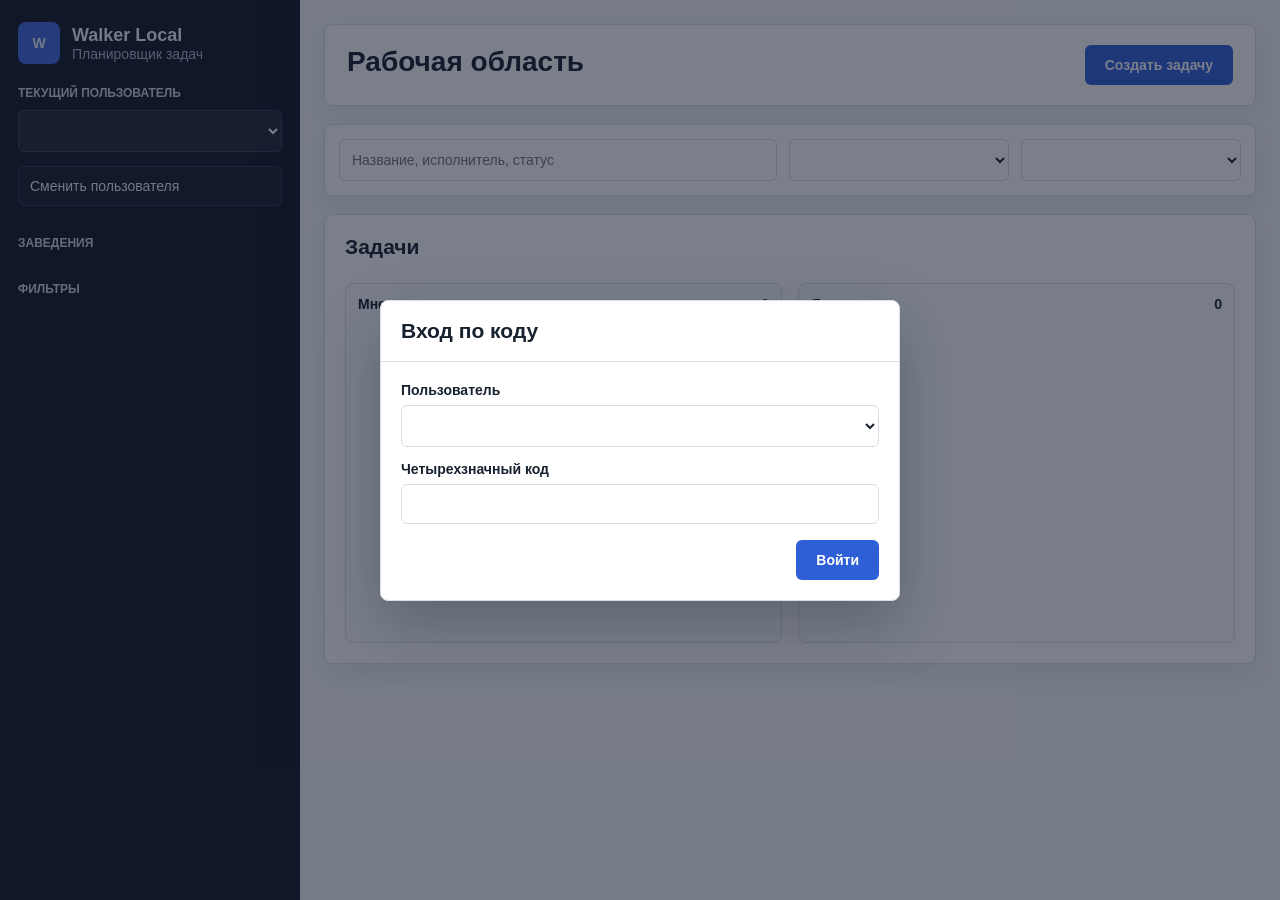
==== index.html @ cc46ab63 "Add root static demo page" ====
<!doctype html>
<html lang="ru">
<head>
  <meta charset="utf-8">
  <meta name="viewport" content="width=device-width, initial-scale=1">
  <title>Walker Local Demo</title>
  <style>
    :root {
      --bg: #f3f6f9;
      --panel: #ffffff;
      --line: #d8dee8;
      --text: #17212f;
      --muted: #687386;
      --nav: #111827;
      --accent: #2f5fd7;
      --danger: #c93535;
      --success: #18794e;
      --warning: #d97706;
    }

    * { box-sizing: border-box; }
    body {
      margin: 0;
      background: var(--bg);
      color: var(--text);
      font-family: Arial, Helvetica, sans-serif;
      font-size: 14px;
    }
    button, input, select, textarea { font: inherit; }
    button { cursor: pointer; }

    .app {
      display: grid;
      grid-template-columns: 300px minmax(760px, 1fr);
      min-height: 100vh;
    }
    .sidebar {
      background: var(--nav);
      color: #eef2f7;
      padding: 22px 18px;
      display: flex;
      flex-direction: column;
      gap: 22px;
    }
    .brand { display: flex; align-items: center; gap: 12px; }
    .mark {
      width: 42px; height: 42px; border-radius: 8px;
      display: grid; place-items: center;
      background: #4169e1; font-weight: 700;
    }
    .brand strong { display: block; font-size: 18px; }
    .brand span, .hint { color: #aeb8c8; }
    .section h2 {
      margin: 0 0 10px;
      color: #cbd5e1;
      font-size: 12px;
      text-transform: uppercase;
      letter-spacing: 0;
    }
    select, input, textarea {
      width: 100%;
      border: 1px solid var(--line);
      border-radius: 6px;
      background: #fff;
      color: var(--text);
      padding: 11px 12px;
      outline: none;
    }
    .sidebar select {
      background: #1f2937;
      color: #fff;
      border-color: #374151;
    }
    .location, .filter {
      width: 100%;
      display: flex;
      justify-content: space-between;
      align-items: center;
      min-height: 40px;
      padding: 9px 11px;
      margin-bottom: 8px;
      border: 1px solid #2f3a4c;
      border-radius: 7px;
      background: #161e2d;
      color: #eef2f7;
      text-align: left;
    }
    .location.active, .filter.active { border-color: #5572d9; background: #1b2a4b; }
    .badge {
      min-width: 28px;
      padding: 3px 8px;
      border-radius: 999px;
      background: #283244;
      text-align: center;
      color: #dce5f2;
    }

    .main { padding: 24px; }
    .topbar, .toolbar, .board {
      background: var(--panel);
      border: 1px solid var(--line);
      border-radius: 8px;
      margin-bottom: 18px;
      box-shadow: 0 10px 24px rgba(20, 32, 48, .06);
    }
    .topbar {
      padding: 20px 22px;
      display: flex;
      justify-content: space-between;
      align-items: center;
      gap: 16px;
    }
    h1, h2, h3 { margin: 0; }
    .topbar p, .board-subtitle { margin: 6px 0 0; color: var(--muted); }
    .primary {
      border: 0;
      border-radius: 6px;
      background: var(--accent);
      color: #fff;
      padding: 12px 20px;
      font-weight: 700;
    }
    .secondary {
      border: 1px solid var(--line);
      border-radius: 6px;
      background: #fff;
      padding: 9px 12px;
      font-weight: 700;
    }
    .danger-button {
      border-color: #e3b9b9;
      color: #a63b3b;
    }
    .toolbar {
      padding: 14px;
      display: grid;
      grid-template-columns: 1fr 220px 220px;
      gap: 12px;
    }
    .board { padding: 20px; }
    .board-head {
      display: flex;
      justify-content: space-between;
      gap: 16px;
      margin-bottom: 18px;
    }
    .columns {
      display: grid;
      grid-template-columns: 1fr 1fr;
      gap: 16px;
    }
    .column {
      border: 1px solid var(--line);
      border-radius: 8px;
      min-height: 360px;
      padding: 12px;
      background: #fbfcfe;
    }
    .column-title {
      display: flex;
      justify-content: space-between;
      align-items: center;
      margin-bottom: 10px;
      font-weight: 700;
    }
    .task {
      border: 1px solid var(--line);
      border-left: 5px solid #98a2b3;
      border-radius: 8px;
      background: #fff;
      padding: 14px;
      margin-bottom: 12px;
    }
    .task.status-work { border-left-color: var(--accent); }
    .task.status-done { border-left-color: var(--success); background: #f1fbf6; }
    .task.status-overdue { border-left-color: var(--danger); background: #fff5f5; }
    .task.priority-critical { box-shadow: inset 0 0 0 2px rgba(217,119,6,.22); }
    .task h3 { font-size: 17px; margin-bottom: 6px; }
    .task p { margin: 0 0 12px; color: #4b5563; }
    .meta {
      display: grid;
      grid-template-columns: 1fr 1fr;
      gap: 10px;
      margin: 12px 0;
    }
    .meta span { display: block; color: var(--muted); font-size: 12px; text-transform: uppercase; }
    .meta strong { display: block; margin-top: 3px; }
    .pill {
      display: inline-block;
      padding: 4px 9px;
      border-radius: 999px;
      background: #eef2f7;
      font-weight: 700;
    }
    .comment {
      border: 1px solid var(--line);
      border-radius: 6px;
      background: #f8fafc;
      padding: 10px;
      color: #4b5563;
      margin: 10px 0;
    }
    .actions { display: flex; flex-wrap: wrap; gap: 8px; margin-top: 10px; }
    .empty {
      padding: 34px 12px;
      text-align: center;
      color: var(--muted);
    }

    .modal {
      position: fixed;
      inset: 0;
      display: grid;
      place-items: center;
      background: rgba(15, 23, 42, .55);
      padding: 24px;
    }
    .modal.hidden { display: none; }
    .panel {
      width: min(920px, 100%);
      max-height: 92vh;
      overflow: auto;
      border-radius: 8px;
      background: #fff;
      border: 1px solid var(--line);
      box-shadow: 0 24px 60px rgba(15, 23, 42, .25);
    }
    .panel.small { width: min(520px, 100%); }
    .panel-head {
      display: flex;
      justify-content: space-between;
      align-items: center;
      padding: 18px 20px;
      border-bottom: 1px solid var(--line);
    }
    .icon {
      width: 34px; height: 34px;
      border: 1px solid var(--line);
      border-radius: 6px;
      background: #fff;
      font-size: 20px;
    }
    form { padding: 20px; }
    label { display: block; font-weight: 700; margin-bottom: 14px; }
    label span { display: block; margin-bottom: 7px; }
    .grid { display: grid; grid-template-columns: 1fr 1fr; gap: 14px; }
    .error {
      border: 1px solid #e8b9b6;
      border-radius: 6px;
      background: #fff6f5;
      color: #a33d35;
      padding: 10px 12px;
      margin-top: 8px;
    }
    .error.hidden { display: none; }
    .modal-actions {
      display: flex;
      justify-content: flex-end;
      gap: 10px;
      margin-top: 16px;
    }
  </style>
</head>
<body>
  <div class="app">
    <aside class="sidebar">
      <div class="brand">
        <div class="mark">W</div>
        <div><strong>Walker Local</strong><span>Планировщик задач</span></div>
      </div>

      <section class="section">
        <h2>Текущий пользователь</h2>
        <select id="userSelect"></select>
        <p id="roleHint" class="hint"></p>
        <button id="openLogin" class="filter" type="button"><span>Сменить пользователя</span></button>
      </section>

      <section class="section">
        <h2>Заведения</h2>
        <div id="locations"></div>
      </section>

      <section class="section">
        <h2>Фильтры</h2>
        <div id="filters"></div>
      </section>
    </aside>

    <main class="main">
      <header class="topbar">
        <div>
          <h1>Рабочая область</h1>
          <p id="subtitle"></p>
        </div>
        <button id="createTask" class="primary" type="button">Создать задачу</button>
      </header>

      <section class="toolbar">
        <input id="search" type="search" placeholder="Название, исполнитель, статус">
        <select id="statusSelect"></select>
        <select id="prioritySelect"></select>
      </section>

      <section class="board">
        <div class="board-head">
          <div>
            <h2>Задачи</h2>
            <p id="summary" class="board-subtitle"></p>
          </div>
          <span id="updated" class="hint"></span>
        </div>
        <div class="columns">
          <div class="column">
            <div class="column-title"><span>Мне поставили</span><span id="assignedCount">0</span></div>
            <div id="assignedTasks"></div>
          </div>
          <div class="column">
            <div class="column-title"><span>Я поставил</span><span id="authoredCount">0</span></div>
            <div id="authoredTasks"></div>
          </div>
        </div>
      </section>
    </main>
  </div>

  <div id="loginModal" class="modal">
    <div class="panel small">
      <div class="panel-head"><h2>Вход по коду</h2></div>
      <form id="loginForm">
        <label><span>Пользователь</span><select id="loginUser"></select></label>
        <label><span>Четырехзначный код</span><input id="loginCode" maxlength="4" inputmode="numeric" required></label>
        <div id="loginError" class="error hidden"></div>
        <div class="modal-actions"><button class="primary" type="submit">Войти</button></div>
      </form>
    </div>
  </div>

  <div id="taskModal" class="modal hidden">
    <div class="panel">
      <div class="panel-head">
        <h2>Создать задачу</h2>
        <button id="closeTask" class="icon" type="button">×</button>
      </div>
      <form id="taskForm">
        <label><span>Название</span><input id="title" required></label>
        <label><span>Описание</span><textarea id="description" rows="4"></textarea></label>
        <div class="grid">
          <label id="locationField"><span>Заведение</span><select id="taskLocation"></select></label>
          <label><span>Исполнитель</span><select id="assignee"></select></label>
          <label><span>Приоритет</span><select id="priority"></select></label>
          <label><span>Срок выполнения</span><input id="due" type="datetime-local"></label>
        </div>
        <label><span>Комментарий</span><textarea id="comment" rows="3"></textarea></label>
        <div id="taskError" class="error hidden"></div>
        <div class="modal-actions">
          <button id="cancelTask" class="secondary" type="button">Отмена</button>
          <button class="primary" type="submit">Сохранить</button>
        </div>
      </form>
    </div>
  </div>

  <script>
    const MASTER_CODE = "0000";
    const STATUSES = ["Новая", "В работе", "На проверке", "Выполнена", "Просрочена", "Отменена"];
    const PRIORITIES = ["Низкий", "Обычный", "Высокий", "Критический"];
    const locations = [
      { id: 1, name: "Биг Бен" },
      { id: 2, name: "Аксон" },
      { id: 3, name: "Лагерная" },
      { id: 4, name: "Все заведения", system: true }
    ];
    const users = [
      { id: 1, name: "Генеральный директор", role: "module_director", code: "1500", locationIds: [1,2,3,4] },
      { id: 2, name: "Директор розницы", role: "director", code: "1000", locationIds: [1,2,3,4] },
      { id: 3, name: "Управляющей модуля", role: "owner", code: "2000", locationIds: [1,2,3] },
      { id: 4, name: "Менеджер Биг Бен", role: "manager", code: "2101", locationIds: [1] },
      { id: 5, name: "Менеджер Аксон", role: "manager", code: "2202", locationIds: [2] },
      { id: 6, name: "Менеджер Лагерная", role: "manager", code: "2303", locationIds: [3] }
    ];
    let tasks = JSON.parse(localStorage.getItem("walkerDemoTasks") || "null") || [
      taskSeed("Проверить витрину", "Сверить чистоту и выкладку", 3, 2, 3, "Новая", "Обычный"),
      taskSeed("Окна", "Привести окна в порядок", 1, 3, 4, "В работе", "Высокий"),
      taskSeed("Отчет по смене", "Сдать итоговый комментарий", 4, 1, 2, "На проверке", "Обычный")
    ];
    let currentUserId = 3;
    let selectedLocationId = "";
    let selectedStatus = "";
    let selectedPriority = "";

    const $ = (id) => document.getElementById(id);

    function taskSeed(title, description, locationId, authorId, assigneeId, status, priority) {
      return {
        id: Date.now() + Math.floor(Math.random() * 100000),
        title, description, locationId, authorId, assigneeId, status, priority,
        dueDate: "", completedAt: "", comment: "Комментариев пока нет"
      };
    }
    function save() { localStorage.setItem("walkerDemoTasks", JSON.stringify(tasks)); }
    function user(id) { return users.find((item) => item.id === Number(id)); }
    function location(id) { return locations.find((item) => item.id === Number(id)); }
    function currentUser() { return user(currentUserId); }
    function canSee(task) {
      const me = currentUser();
      return task.assigneeId === me.id || task.authorId === me.id;
    }
    function canAssignTo(author, assignee) {
      if (author.role === "module_director") return assignee.role === "director";
      if (author.role === "director") return assignee.role === "owner";
      if (author.role === "owner") return assignee.role === "manager";
      if (author.role === "manager") return assignee.id === author.id;
      return false;
    }
    function allowedAssignees() {
      const me = currentUser();
      return users.filter((candidate) => canAssignTo(me, candidate));
    }
    function effectiveLocationForAssignee(assigneeId) {
      const me = currentUser();
      const assignee = user(assigneeId);
      if (me.role === "module_director" || me.role === "director") return 4;
      if (assignee.role === "manager") return assignee.locationIds[0];
      return Number($("taskLocation").value || me.locationIds[0]);
    }
    function visibleTasks() {
      const query = $("search").value.trim().toLowerCase();
      return tasks.filter(canSee).filter((task) => {
        if (selectedLocationId && task.locationId !== Number(selectedLocationId)) return false;
        if (selectedStatus && task.status !== selectedStatus) return false;
        if (selectedPriority && task.priority !== selectedPriority) return false;
        const haystack = [task.title, task.description, task.status, task.priority, user(task.assigneeId).name, user(task.authorId).name, location(task.locationId).name].join(" ").toLowerCase();
        return !query || haystack.includes(query);
      });
    }
    function roleText(role) {
      return {
        module_director: "Генеральный директор",
        director: "Директор розницы",
        owner: "Управляющей модуля",
        manager: "Менеджер"
      }[role] || role;
    }

    function init() {
      renderStaticSelects();
      bind();
      renderAll();
      $("loginModal").classList.remove("hidden");
    }
    function bind() {
      $("openLogin").addEventListener("click", () => $("loginModal").classList.remove("hidden"));
      $("loginForm").addEventListener("submit", login);
      $("createTask").addEventListener("click", openTaskModal);
      $("closeTask").addEventListener("click", closeTaskModal);
      $("cancelTask").addEventListener("click", closeTaskModal);
      $("taskForm").addEventListener("submit", createTask);
      $("search").addEventListener("input", renderTasks);
      $("statusSelect").addEventListener("change", (e) => { selectedStatus = e.target.value; syncFilters(); renderTasks(); });
      $("prioritySelect").addEventListener("change", (e) => { selectedPriority = e.target.value; renderTasks(); });
      $("userSelect").addEventListener("change", (e) => {
        currentUserId = Number(e.target.value);
        $("loginUser").value = e.target.value;
        $("loginModal").classList.remove("hidden");
      });
    }
    function renderStaticSelects() {
      $("loginUser").innerHTML = users.map((u) => `<option value="${u.id}">${u.name}</option>`).join("");
      $("userSelect").innerHTML = users.map((u) => `<option value="${u.id}">${u.name} · ${roleText(u.role)}</option>`).join("");
      $("statusSelect").innerHTML = `<option value="">Все статусы</option>` + STATUSES.map((s) => `<option>${s}</option>`).join("");
      $("prioritySelect").innerHTML = `<option value="">Все приоритеты</option>` + PRIORITIES.map((p) => `<option>${p}</option>`).join("");
      $("priority").innerHTML = PRIORITIES.map((p) => `<option ${p === "Обычный" ? "selected" : ""}>${p}</option>`).join("");
    }
    function login(event) {
      event.preventDefault();
      const selected = user($("loginUser").value);
      const code = $("loginCode").value.trim();
      if (code !== selected.code && code !== MASTER_CODE) {
        $("loginError").textContent = "Неверный код пользователя";
        $("loginError").classList.remove("hidden");
        return;
      }
      currentUserId = selected.id;
      selectedLocationId = "";
      $("loginError").classList.add("hidden");
      $("loginCode").value = "";
      $("loginModal").classList.add("hidden");
      renderAll();
    }
    function renderAll() {
      const me = currentUser();
      $("userSelect").value = me.id;
      $("loginUser").value = me.id;
      $("roleHint").textContent = `${me.name} · доступ: ${me.locationIds.map((id) => location(id).name).join(", ")}`;
      $("subtitle").textContent = `${me.name}: доступ ${me.locationIds.filter((id) => id !== 4).map((id) => location(id).name).join(", ") || "Все заведения"}`;
      renderLocations();
      renderFilters();
      renderTasks();
    }
    function renderLocations() {
      const me = currentUser();
      const available = locations.filter((loc) => !loc.system && me.locationIds.includes(loc.id));
      $("locations").innerHTML = available.map((loc) => {
        const count = tasks.filter((task) => canSee(task) && task.locationId === loc.id).length;
        return `<button class="location ${selectedLocationId === String(loc.id) ? "active" : ""}" data-location="${loc.id}" type="button"><span>${loc.name}</span><span class="badge">${count}</span></button>`;
      }).join("");
      $("locations").querySelectorAll("button").forEach((button) => {
        button.addEventListener("click", () => {
          selectedLocationId = selectedLocationId === button.dataset.location ? "" : button.dataset.location;
          renderAll();
        });
      });
    }
    function renderFilters() {
      const list = [
        ["", "Все задачи"],
        ["Новая", "Новые"],
        ["В работе", "В работе"],
        ["Просрочена", "Просрочены"],
        ["На проверке", "На проверке"],
        ["Выполнена", "Выполнена"]
      ];
      const base = tasks.filter(canSee);
      $("filters").innerHTML = list.map(([value, label]) => {
        const count = value ? base.filter((task) => task.status === value).length : base.length;
        return `<button class="filter ${selectedStatus === value ? "active" : ""}" data-status="${value}" type="button"><span>${label}</span><span class="badge">${count}</span></button>`;
      }).join("");
      $("filters").querySelectorAll("button").forEach((button) => {
        button.addEventListener("click", () => {
          selectedStatus = button.dataset.status;
          syncFilters();
          renderTasks();
        });
      });
    }
    function syncFilters() {
      $("statusSelect").value = selectedStatus;
      document.querySelectorAll(".filter").forEach((button) => button.classList.toggle("active", button.dataset.status === selectedStatus));
    }
    function renderTasks() {
      const rows = visibleTasks();
      const assigned = rows.filter((task) => task.assigneeId === currentUserId);
      const authored = rows.filter((task) => task.authorId === currentUserId);
      $("assignedCount").textContent = assigned.length;
      $("authoredCount").textContent = authored.length;
      $("summary").textContent = `${rows.length} задач для ${currentUser().name}`;
      $("updated").textContent = `Обновлено: ${new Date().toLocaleTimeString("ru-RU")}`;
      $("assignedTasks").innerHTML = assigned.length ? assigned.map(renderTask).join("") : `<div class="empty">Нет входящих задач</div>`;
      $("authoredTasks").innerHTML = authored.length ? authored.map(renderTask).join("") : `<div class="empty">Нет задач, которые вы поставили</div>`;
      document.querySelectorAll("[data-action]").forEach((button) => button.addEventListener("click", handleAction));
      renderLocations();
      renderFilters();
    }
    function renderTask(task) {
      const statusClass = task.status === "В работе" ? "status-work" : task.status === "Выполнена" ? "status-done" : task.status === "Просрочена" ? "status-overdue" : "";
      const priorityClass = task.priority === "Критический" ? "priority-critical" : "";
      return `<article class="task ${statusClass} ${priorityClass}">
        <h3>${task.title}</h3>
        <p>${task.description || "Описание не указано"}</p>
        <div class="meta">
          <div><span>Статус</span><strong class="pill">${task.status}</strong></div>
          <div><span>Приоритет</span><strong class="pill">${task.priority}</strong></div>
          <div><span>Заведение</span><strong>${location(task.locationId).name}</strong></div>
          <div><span>Исполнитель</span><strong>${user(task.assigneeId).name}</strong></div>
          <div><span>Автор</span><strong>${user(task.authorId).name}</strong></div>
          <div><span>Срок</span><strong>${task.dueDate || "Без срока"}</strong></div>
        </div>
        <div class="comment">${task.comment || "Комментариев пока нет"}</div>
        <div class="actions">${renderActions(task)}</div>
      </article>`;
    }
    function renderActions(task) {
      const me = currentUser();
      const actions = [];
      if (task.assigneeId === me.id && task.status === "Новая") actions.push(button(task.id, "В работе", "В работу"));
      if (task.assigneeId === me.id && task.status === "В работе") actions.push(button(task.id, "На проверке", "На проверку"));
      if (task.authorId === me.id && task.status === "На проверке") {
        actions.push(button(task.id, "Выполнена", "Задача выполнена"));
        actions.push(button(task.id, "В работе", "Вернуть в работу"));
        actions.push(button(task.id, "Отменена", "Задача отклонена", "danger-button"));
      }
      if (task.authorId === me.id && ["Выполнена", "Отменена"].includes(task.status)) {
        actions.push(`<button class="secondary danger-button" data-action="delete" data-id="${task.id}" type="button">Удалить</button>`);
      }
      return actions.join("");
    }
    function button(id, status, label, extra = "") {
      return `<button class="secondary ${extra}" data-action="status" data-id="${id}" data-status="${status}" type="button">${label}</button>`;
    }
    function handleAction(event) {
      const id = Number(event.currentTarget.dataset.id);
      const task = tasks.find((item) => item.id === id);
      if (event.currentTarget.dataset.action === "delete") {
        tasks = tasks.filter((item) => item.id !== id);
      } else {
        task.status = event.currentTarget.dataset.status;
        task.comment = prompt("Комментарий к задаче", task.comment || "") || task.comment;
      }
      save();
      renderAll();
    }
    function openTaskModal() {
      const me = currentUser();
      $("taskForm").reset();
      $("taskError").classList.add("hidden");
      $("assignee").innerHTML = allowedAssignees().map((u) => `<option value="${u.id}">${u.name} · ${roleText(u.role)}</option>`).join("");
      $("taskLocation").innerHTML = locations.filter((loc) => !loc.system && me.locationIds.includes(loc.id)).map((loc) => `<option value="${loc.id}">${loc.name}</option>`).join("");
      $("locationField").style.display = (me.role === "module_director" || me.role === "director") ? "none" : "block";
      $("taskModal").classList.remove("hidden");
    }
    function closeTaskModal() { $("taskModal").classList.add("hidden"); }
    function createTask(event) {
      event.preventDefault();
      const assigneeId = Number($("assignee").value);
      if (!canAssignTo(currentUser(), user(assigneeId))) {
        $("taskError").textContent = "Недостаточно прав для назначения этому пользователю";
        $("taskError").classList.remove("hidden");
        return;
      }
      tasks.unshift({
        id: Date.now(),
        title: $("title").value.trim(),
        description: $("description").value.trim(),
        locationId: effectiveLocationForAssignee(assigneeId),
        authorId: currentUserId,
        assigneeId,
        priority: $("priority").value,
        status: "Новая",
        dueDate: $("due").value ? new Date($("due").value).toLocaleString("ru-RU") : "",
        completedAt: "",
        comment: $("comment").value.trim()
      });
      save();
      closeTaskModal();
      renderAll();
    }
    init();
  </script>
</body>
</html>
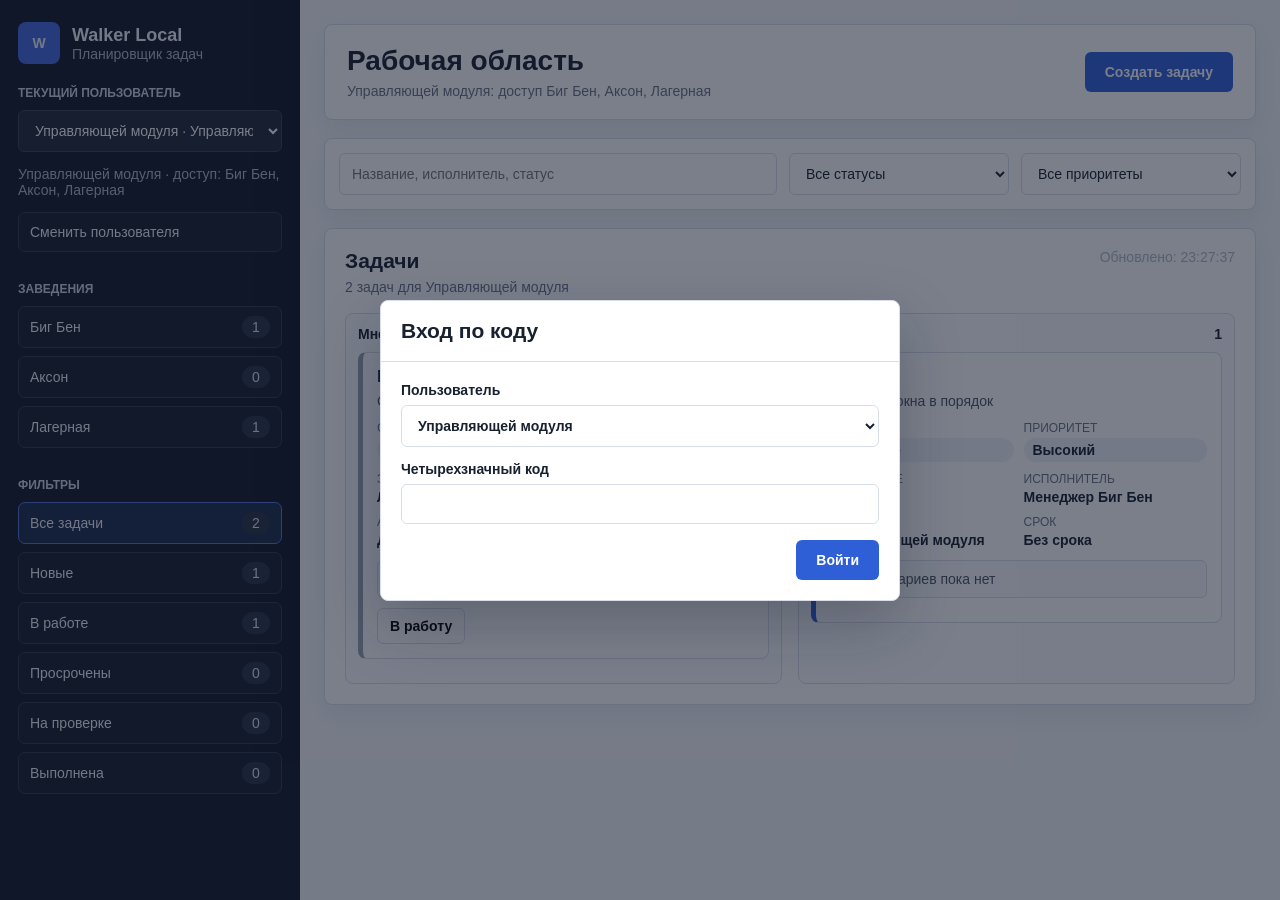
==== commit 5d024217: "Fix standalone demo user loading" ====
--- a/index.html
+++ b/index.html
@@ -271,7 +271,14 @@
 
       <section class="section">
         <h2>Текущий пользователь</h2>
-        <select id="userSelect"></select>
+        <select id="userSelect">
+          <option value="1">Генеральный директор · Генеральный директор</option>
+          <option value="2">Директор розницы · Директор розницы</option>
+          <option value="3">Управляющей модуля · Управляющей модуля</option>
+          <option value="4">Менеджер Биг Бен · Менеджер</option>
+          <option value="5">Менеджер Аксон · Менеджер</option>
+          <option value="6">Менеджер Лагерная · Менеджер</option>
+        </select>
         <p id="roleHint" class="hint"></p>
         <button id="openLogin" class="filter" type="button"><span>Сменить пользователя</span></button>
       </section>
@@ -328,7 +335,14 @@
     <div class="panel small">
       <div class="panel-head"><h2>Вход по коду</h2></div>
       <form id="loginForm">
-        <label><span>Пользователь</span><select id="loginUser"></select></label>
+        <label><span>Пользователь</span><select id="loginUser">
+          <option value="1">Генеральный директор</option>
+          <option value="2">Директор розницы</option>
+          <option value="3">Управляющей модуля</option>
+          <option value="4">Менеджер Биг Бен</option>
+          <option value="5">Менеджер Аксон</option>
+          <option value="6">Менеджер Лагерная</option>
+        </select></label>
         <label><span>Четырехзначный код</span><input id="loginCode" maxlength="4" inputmode="numeric" required></label>
         <div id="loginError" class="error hidden"></div>
         <div class="modal-actions"><button class="primary" type="submit">Войти</button></div>
@@ -400,7 +414,7 @@
     }
     function save() { localStorage.setItem("walkerDemoTasks", JSON.stringify(tasks)); }
     function user(id) { return users.find((item) => item.id === Number(id)); }
-    function location(id) { return locations.find((item) => item.id === Number(id)); }
+    function getLocation(id) { return locations.find((item) => item.id === Number(id)); }
     function currentUser() { return user(currentUserId); }
     function canSee(task) {
       const me = currentUser();
@@ -430,7 +444,7 @@
         if (selectedLocationId && task.locationId !== Number(selectedLocationId)) return false;
         if (selectedStatus && task.status !== selectedStatus) return false;
         if (selectedPriority && task.priority !== selectedPriority) return false;
-        const haystack = [task.title, task.description, task.status, task.priority, user(task.assigneeId).name, user(task.authorId).name, location(task.locationId).name].join(" ").toLowerCase();
+        const haystack = [task.title, task.description, task.status, task.priority, user(task.assigneeId).name, user(task.authorId).name, getLocation(task.locationId).name].join(" ").toLowerCase();
         return !query || haystack.includes(query);
       });
     }
@@ -492,8 +506,8 @@
       const me = currentUser();
       $("userSelect").value = me.id;
       $("loginUser").value = me.id;
-      $("roleHint").textContent = `${me.name} · доступ: ${me.locationIds.map((id) => location(id).name).join(", ")}`;
-      $("subtitle").textContent = `${me.name}: доступ ${me.locationIds.filter((id) => id !== 4).map((id) => location(id).name).join(", ") || "Все заведения"}`;
+      $("roleHint").textContent = `${me.name} · доступ: ${me.locationIds.map((id) => getLocation(id).name).join(", ")}`;
+      $("subtitle").textContent = `${me.name}: доступ ${me.locationIds.filter((id) => id !== 4).map((id) => getLocation(id).name).join(", ") || "Все заведения"}`;
       renderLocations();
       renderFilters();
       renderTasks();
@@ -561,7 +575,7 @@
         <div class="meta">
           <div><span>Статус</span><strong class="pill">${task.status}</strong></div>
           <div><span>Приоритет</span><strong class="pill">${task.priority}</strong></div>
-          <div><span>Заведение</span><strong>${location(task.locationId).name}</strong></div>
+          <div><span>Заведение</span><strong>${getLocation(task.locationId).name}</strong></div>
           <div><span>Исполнитель</span><strong>${user(task.assigneeId).name}</strong></div>
           <div><span>Автор</span><strong>${user(task.authorId).name}</strong></div>
           <div><span>Срок</span><strong>${task.dueDate || "Без срока"}</strong></div>
